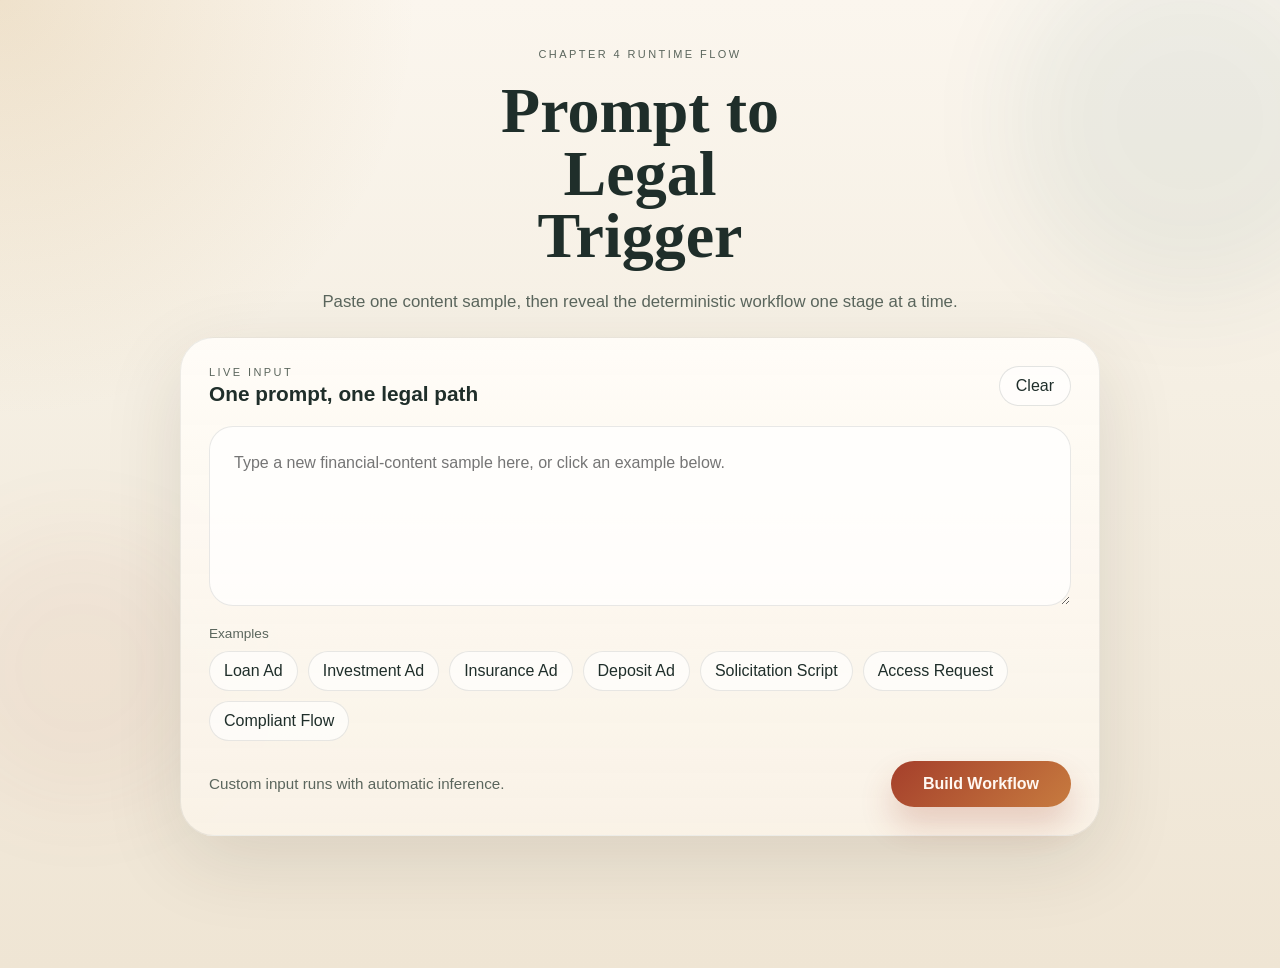
==== dashboard/ch4_runtime_flow/index.html @ cbfb02c9 "publish chapter 4 dashboards and runtime workflow" ====
<!doctype html>
<html lang="en">
  <head>
    <meta charset="UTF-8" />
    <meta name="viewport" content="width=device-width, initial-scale=1.0" />
    <title>Chapter 4 Runtime Flow</title>
    <link rel="stylesheet" href="./styles.css" />
  </head>
  <body>
    <div class="page-shell">
      <div class="ambient ambient-a"></div>
      <div class="ambient ambient-b"></div>

      <header class="hero">
        <p class="eyebrow">Chapter 4 Runtime Flow</p>
        <h1>Prompt to Legal Trigger</h1>
        <p class="subhead">
          Paste one content sample, then reveal the deterministic workflow one stage at a time.
        </p>

        <div class="composer-card">
          <div class="composer-head">
            <div>
              <p class="kicker">Live Input</p>
              <h2>One prompt, one legal path</h2>
            </div>
            <button id="clearBtn" class="ghost-btn" type="button">Clear</button>
          </div>

          <textarea
            id="promptInput"
            class="prompt-input"
            placeholder="Type a new financial-content sample here, or click an example below."
          ></textarea>

          <div class="example-strip">
            <div class="example-label">Examples</div>
            <div id="exampleChips" class="example-chips"></div>
          </div>

          <div class="composer-actions">
            <p id="profileHint" class="profile-hint">Custom input runs with automatic inference.</p>
            <button id="runBtn" class="run-btn" type="button">Build Workflow</button>
          </div>
        </div>
      </header>

      <main id="runtimeExperience" class="runtime-experience hidden">
        <section class="flow-rail">
          <div class="rail-line"></div>
          <div id="stageButtons" class="stage-buttons"></div>
        </section>

        <section class="stage-stack">
          <article id="stage-schema" class="stage-card"></article>
          <article id="stage-sir" class="stage-card locked"></article>
          <article id="stage-rules" class="stage-card locked"></article>
          <article id="stage-law" class="stage-card locked"></article>
          <article id="stage-result" class="stage-card locked"></article>
        </section>
      </main>

      <div id="statusBanner" class="status-banner hidden"></div>
    </div>

    <script src="./runtime-bundle.js"></script>
    <script src="./runtime-engine.js"></script>
    <script src="./app.js"></script>
  </body>
</html>
---- dashboard/ch4_runtime_flow/styles.css ----
:root {
  --bg: #f5efe3;
  --bg-deep: #e7dcc7;
  --card: rgba(255, 252, 246, 0.84);
  --card-strong: rgba(255, 249, 240, 0.95);
  --ink: #1f2e2a;
  --muted: #5b665d;
  --line: rgba(31, 46, 42, 0.14);
  --accent: #a53f2b;
  --accent-soft: rgba(165, 63, 43, 0.12);
  --teal: #285b59;
  --gold: #b88530;
  --danger: #7f2e1f;
  --success: #1f5d4b;
  --warning: #7c5a18;
  --shadow: 0 24px 80px rgba(52, 40, 23, 0.12);
  --radius-lg: 28px;
  --radius-md: 18px;
}

* {
  box-sizing: border-box;
}

body {
  margin: 0;
  min-height: 100vh;
  font-family: "Pretendard Variable", "Segoe UI", "Noto Sans KR", sans-serif;
  background:
    radial-gradient(circle at top left, rgba(184, 133, 48, 0.18), transparent 26%),
    linear-gradient(180deg, #fbf6ee 0%, var(--bg) 40%, #efe5d4 100%);
  color: var(--ink);
}

.page-shell {
  position: relative;
  min-height: 100vh;
  overflow-x: hidden;
  padding: 48px 24px 96px;
}

.ambient {
  position: absolute;
  border-radius: 999px;
  filter: blur(48px);
  opacity: 0.28;
  pointer-events: none;
}

.ambient-a {
  width: 360px;
  height: 360px;
  top: -60px;
  right: -90px;
  background: rgba(40, 91, 89, 0.24);
}

.ambient-b {
  width: 280px;
  height: 280px;
  left: -60px;
  bottom: 160px;
  background: rgba(165, 63, 43, 0.18);
}

.hero {
  position: relative;
  max-width: 1120px;
  margin: 0 auto 36px;
  display: grid;
  gap: 20px;
  justify-items: center;
  text-align: center;
}

.eyebrow,
.kicker {
  margin: 0;
  letter-spacing: 0.22em;
  text-transform: uppercase;
  font-size: 11px;
  color: var(--muted);
}

.hero h1 {
  margin: 0;
  font-family: "Nanum Myeongjo", "Georgia", serif;
  font-size: clamp(2.8rem, 5vw, 4.6rem);
  line-height: 0.98;
  max-width: 10ch;
}

.subhead {
  margin: 0;
  max-width: 720px;
  font-size: 1.05rem;
  line-height: 1.7;
  color: var(--muted);
}

.composer-card {
  width: min(920px, 100%);
  background: linear-gradient(180deg, rgba(255, 252, 247, 0.98), rgba(250, 243, 232, 0.9));
  border: 1px solid rgba(31, 46, 42, 0.08);
  border-radius: 34px;
  box-shadow: var(--shadow);
  padding: 28px;
  display: grid;
  gap: 20px;
  text-align: left;
}

.composer-head,
.composer-actions {
  display: flex;
  justify-content: space-between;
  align-items: center;
  gap: 12px;
}

.composer-head h2 {
  margin: 4px 0 0;
  font-size: 1.3rem;
}

.prompt-input {
  width: 100%;
  min-height: 180px;
  resize: vertical;
  border: 1px solid rgba(31, 46, 42, 0.1);
  border-radius: 24px;
  background: rgba(255, 255, 255, 0.72);
  padding: 22px 24px;
  font: inherit;
  font-size: 1rem;
  line-height: 1.7;
  color: var(--ink);
  outline: none;
  transition: border-color 180ms ease, transform 180ms ease, box-shadow 180ms ease;
}

.prompt-input:focus {
  border-color: rgba(40, 91, 89, 0.34);
  box-shadow: 0 0 0 6px rgba(40, 91, 89, 0.08);
}

.example-strip {
  display: grid;
  gap: 10px;
}

.example-label {
  font-size: 0.85rem;
  color: var(--muted);
}

.example-chips {
  display: flex;
  flex-wrap: wrap;
  gap: 10px;
}

.chip {
  border: 1px solid rgba(31, 46, 42, 0.1);
  background: rgba(255, 255, 255, 0.64);
  color: var(--ink);
  border-radius: 999px;
  padding: 10px 14px;
  font: inherit;
  cursor: pointer;
  transition: transform 160ms ease, background 160ms ease, border-color 160ms ease;
}

.chip:hover,
.chip.active {
  transform: translateY(-1px);
  border-color: rgba(165, 63, 43, 0.34);
  background: rgba(165, 63, 43, 0.08);
}

.profile-hint {
  margin: 0;
  color: var(--muted);
  font-size: 0.95rem;
}

.run-btn,
.reveal-btn,
.ghost-btn {
  font: inherit;
  border-radius: 999px;
  cursor: pointer;
}

.run-btn {
  border: 0;
  background: linear-gradient(135deg, var(--accent), #c77b3f);
  color: #fff8f2;
  padding: 14px 22px;
  min-width: 180px;
  font-weight: 700;
  box-shadow: 0 18px 32px rgba(165, 63, 43, 0.22);
}

.ghost-btn {
  border: 1px solid rgba(31, 46, 42, 0.12);
  background: rgba(255, 255, 255, 0.55);
  color: var(--ink);
  padding: 10px 16px;
}

.runtime-experience {
  max-width: 1120px;
  margin: 0 auto;
  display: grid;
  grid-template-columns: 240px minmax(0, 1fr);
  gap: 28px;
  align-items: start;
}

.hidden {
  display: none !important;
}

.flow-rail {
  position: sticky;
  top: 30px;
  background: rgba(255, 251, 244, 0.72);
  border: 1px solid rgba(31, 46, 42, 0.08);
  border-radius: 28px;
  padding: 26px 22px;
  box-shadow: 0 18px 44px rgba(40, 33, 22, 0.08);
}

.rail-line {
  position: absolute;
  top: 48px;
  bottom: 48px;
  left: 38px;
  width: 2px;
  background: linear-gradient(180deg, rgba(184, 133, 48, 0.4), rgba(40, 91, 89, 0.25));
}

.stage-buttons {
  position: relative;
  display: grid;
  gap: 16px;
}

.stage-nav-btn {
  display: grid;
  grid-template-columns: 34px 1fr;
  align-items: center;
  gap: 12px;
  border: 0;
  background: transparent;
  padding: 0;
  text-align: left;
  cursor: pointer;
  color: var(--ink);
}

.stage-nav-btn[disabled] {
  cursor: not-allowed;
  opacity: 0.52;
}

.stage-dot {
  width: 34px;
  height: 34px;
  border-radius: 50%;
  display: grid;
  place-items: center;
  font-size: 0.84rem;
  border: 1px solid rgba(31, 46, 42, 0.14);
  background: rgba(255, 255, 255, 0.8);
}

.stage-nav-btn.active .stage-dot,
.stage-nav-btn.unlocked .stage-dot {
  background: linear-gradient(135deg, rgba(40, 91, 89, 0.94), rgba(85, 130, 112, 0.88));
  color: white;
  border-color: transparent;
}

.stage-nav-btn.completed .stage-dot {
  background: linear-gradient(135deg, rgba(184, 133, 48, 0.92), rgba(205, 162, 87, 0.86));
  color: white;
  border-color: transparent;
}

.stage-nav-copy strong {
  display: block;
  font-size: 0.95rem;
}

.stage-nav-copy span {
  display: block;
  margin-top: 3px;
  font-size: 0.83rem;
  color: var(--muted);
  line-height: 1.45;
}

.stage-stack {
  display: grid;
  gap: 22px;
}

.stage-card {
  background: var(--card);
  border: 1px solid rgba(31, 46, 42, 0.08);
  border-radius: 30px;
  box-shadow: 0 20px 52px rgba(52, 40, 23, 0.08);
  padding: 28px;
  overflow: hidden;
  transition: transform 240ms ease, opacity 240ms ease;
}

.stage-card.locked {
  opacity: 0.4;
  pointer-events: none;
  filter: saturate(0.72);
}

.stage-card.active {
  border-color: rgba(165, 63, 43, 0.22);
  transform: translateY(-2px);
}

.stage-head {
  display: flex;
  justify-content: space-between;
  gap: 12px;
  align-items: start;
  margin-bottom: 18px;
}

.stage-number {
  width: 44px;
  height: 44px;
  border-radius: 14px;
  display: grid;
  place-items: center;
  background: linear-gradient(135deg, rgba(165, 63, 43, 0.12), rgba(184, 133, 48, 0.12));
  font-weight: 700;
}

.stage-title {
  display: grid;
  gap: 6px;
  flex: 1;
}

.stage-title h3 {
  margin: 0;
  font-size: 1.22rem;
}

.stage-title p {
  margin: 0;
  color: var(--muted);
  line-height: 1.6;
}

.json-panel {
  background: rgba(18, 31, 27, 0.95);
  color: #f5f0e3;
  border-radius: 22px;
  padding: 20px;
  overflow: auto;
  font-family: "IBM Plex Mono", "SFMono-Regular", monospace;
  font-size: 0.88rem;
  line-height: 1.65;
}

.field-groups,
.rule-list,
.citation-list {
  display: grid;
  gap: 16px;
}

.field-group {
  border: 1px solid rgba(31, 46, 42, 0.08);
  border-radius: 22px;
  padding: 18px;
  background: rgba(255, 255, 255, 0.58);
}

.field-group h4,
.rule-card h4,
.citation-card h4 {
  margin: 0 0 12px;
  font-size: 1rem;
}

.field-grid {
  display: grid;
  grid-template-columns: repeat(auto-fit, minmax(220px, 1fr));
  gap: 12px;
}

.field-chip {
  border-radius: 18px;
  padding: 14px;
  background: rgba(246, 242, 235, 0.96);
  border: 1px solid rgba(31, 46, 42, 0.07);
}

.field-chip strong,
.mini-label {
  display: block;
  font-size: 0.78rem;
  color: var(--muted);
  margin-bottom: 6px;
}

.status-pill,
.meta-pill {
  display: inline-flex;
  align-items: center;
  gap: 6px;
  border-radius: 999px;
  padding: 6px 10px;
  font-size: 0.8rem;
  font-weight: 700;
}

.status-present,
.result-compliant {
  background: rgba(31, 93, 75, 0.12);
  color: var(--success);
}

.status-missing,
.result-non_compliant {
  background: rgba(127, 46, 31, 0.12);
  color: var(--danger);
}

.status-uncertain,
.result-needs_human_review {
  background: rgba(124, 90, 24, 0.14);
  color: var(--warning);
}

.status-na,
.result-insufficient_scope {
  background: rgba(31, 46, 42, 0.09);
  color: var(--muted);
}

.rule-card,
.citation-card,
.result-card {
  border: 1px solid rgba(31, 46, 42, 0.08);
  border-radius: 24px;
  padding: 18px;
  background: rgba(255, 255, 255, 0.62);
}

.rule-meta,
.citation-meta,
.result-metrics {
  display: flex;
  flex-wrap: wrap;
  gap: 8px;
  margin: 10px 0 14px;
}

.rule-card p,
.citation-card p,
.result-card p {
  margin: 0;
  color: var(--muted);
  line-height: 1.65;
}

.source-span {
  margin-top: 14px !important;
  padding: 12px 14px;
  border-left: 3px solid rgba(184, 133, 48, 0.55);
  background: rgba(184, 133, 48, 0.08);
  color: var(--ink) !important;
}

.stage-footer {
  margin-top: 18px;
  display: flex;
  justify-content: flex-end;
}

.reveal-btn {
  border: 0;
  background: rgba(40, 91, 89, 0.12);
  color: var(--teal);
  padding: 12px 18px;
  font-weight: 700;
}

.result-card {
  display: grid;
  gap: 14px;
}

.result-banner {
  display: flex;
  align-items: center;
  justify-content: space-between;
  gap: 18px;
}

.result-banner h3 {
  margin: 0;
  font-size: clamp(1.8rem, 4vw, 2.6rem);
  font-family: "Nanum Myeongjo", "Georgia", serif;
}

.metric-block {
  min-width: 120px;
  padding: 14px 16px;
  border-radius: 18px;
  background: rgba(255, 255, 255, 0.68);
  border: 1px solid rgba(31, 46, 42, 0.08);
}

.metric-block strong {
  display: block;
  font-size: 1.3rem;
}

.metric-block span {
  color: var(--muted);
  font-size: 0.85rem;
}

.status-banner {
  position: fixed;
  left: 50%;
  bottom: 24px;
  transform: translateX(-50%);
  min-width: 320px;
  max-width: min(760px, calc(100vw - 32px));
  background: rgba(31, 46, 42, 0.92);
  color: #fff6ea;
  border-radius: 18px;
  padding: 14px 18px;
  box-shadow: 0 14px 40px rgba(18, 27, 24, 0.25);
  z-index: 20;
}

@media (max-width: 960px) {
  .runtime-experience {
    grid-template-columns: 1fr;
  }

  .flow-rail {
    position: relative;
    top: auto;
  }

  .rail-line {
    display: none;
  }

  .stage-buttons {
    grid-template-columns: repeat(auto-fit, minmax(180px, 1fr));
  }
}

@media (max-width: 640px) {
  .page-shell {
    padding: 28px 14px 72px;
  }

  .composer-card,
  .stage-card {
    padding: 20px;
    border-radius: 24px;
  }

  .composer-head,
  .composer-actions,
  .stage-head,
  .result-banner {
    flex-direction: column;
    align-items: stretch;
  }

  .run-btn {
    width: 100%;
  }
}
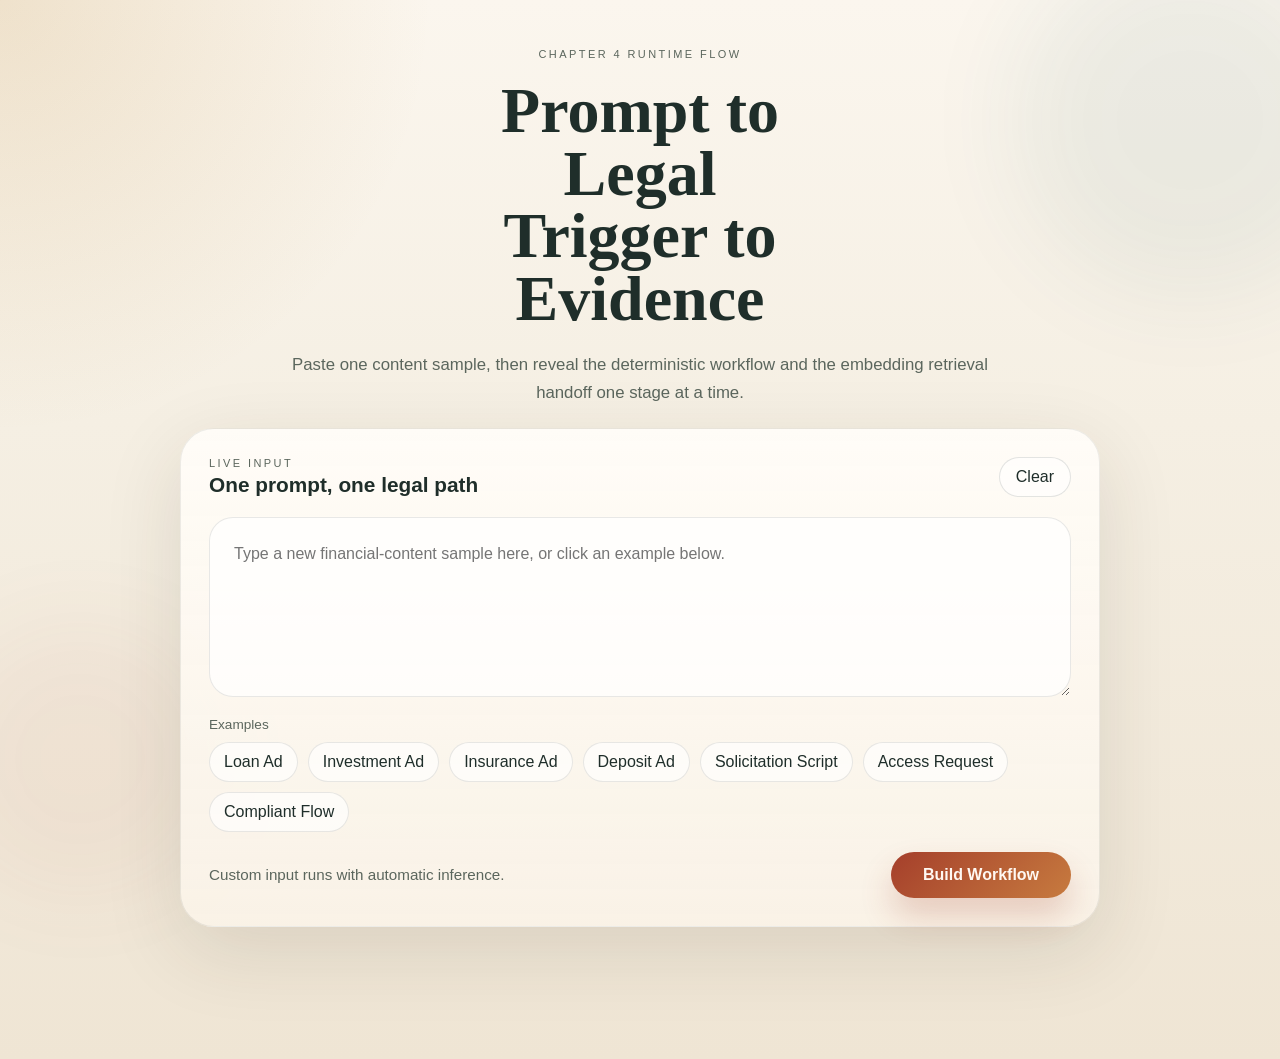
==== commit 8ef1aa58: "add embedding retrieval stage to chapter 4 dashboards" ====
--- a/dashboard/ch4_runtime_flow/index.html
+++ b/dashboard/ch4_runtime_flow/index.html
@@ -13,9 +13,9 @@
 
       <header class="hero">
         <p class="eyebrow">Chapter 4 Runtime Flow</p>
-        <h1>Prompt to Legal Trigger</h1>
+        <h1>Prompt to Legal Trigger to Evidence</h1>
         <p class="subhead">
-          Paste one content sample, then reveal the deterministic workflow one stage at a time.
+          Paste one content sample, then reveal the deterministic workflow and the embedding retrieval handoff one stage at a time.
         </p>
 
         <div class="composer-card">
@@ -56,6 +56,7 @@
           <article id="stage-sir" class="stage-card locked"></article>
           <article id="stage-rules" class="stage-card locked"></article>
           <article id="stage-law" class="stage-card locked"></article>
+          <article id="stage-embedding" class="stage-card locked"></article>
           <article id="stage-result" class="stage-card locked"></article>
         </section>
       </main>
--- a/dashboard/ch4_runtime_flow/styles.css
+++ b/dashboard/ch4_runtime_flow/styles.css
@@ -381,6 +381,11 @@
   gap: 16px;
 }
 
+.embedding-stage-grid {
+  display: grid;
+  gap: 18px;
+}
+
 .field-group {
   border: 1px solid rgba(31, 46, 42, 0.08);
   border-radius: 22px;
@@ -475,6 +480,35 @@
   margin: 0;
   color: var(--muted);
   line-height: 1.65;
+}
+
+.embedding-hero {
+  background:
+    radial-gradient(circle at top right, rgba(40, 91, 89, 0.18), transparent 34%),
+    linear-gradient(180deg, rgba(255, 252, 247, 0.92), rgba(243, 248, 247, 0.88));
+  border-color: rgba(40, 91, 89, 0.18);
+}
+
+.retrieval-item-card {
+  background:
+    linear-gradient(180deg, rgba(244, 249, 248, 0.96), rgba(255, 255, 255, 0.72));
+  border-color: rgba(40, 91, 89, 0.16);
+}
+
+.retrieval-query-card {
+  background:
+    linear-gradient(180deg, rgba(250, 244, 235, 0.98), rgba(255, 255, 255, 0.68));
+  border-color: rgba(184, 133, 48, 0.18);
+}
+
+.retrieval-query-note {
+  background:
+    linear-gradient(180deg, rgba(248, 242, 233, 0.96), rgba(255, 255, 255, 0.68));
+  border-color: rgba(184, 133, 48, 0.16);
+}
+
+.retrieval-support-list {
+  grid-template-columns: repeat(auto-fit, minmax(260px, 1fr));
 }
 
 .source-span {
@@ -592,4 +626,3 @@
     width: 100%;
   }
 }
-
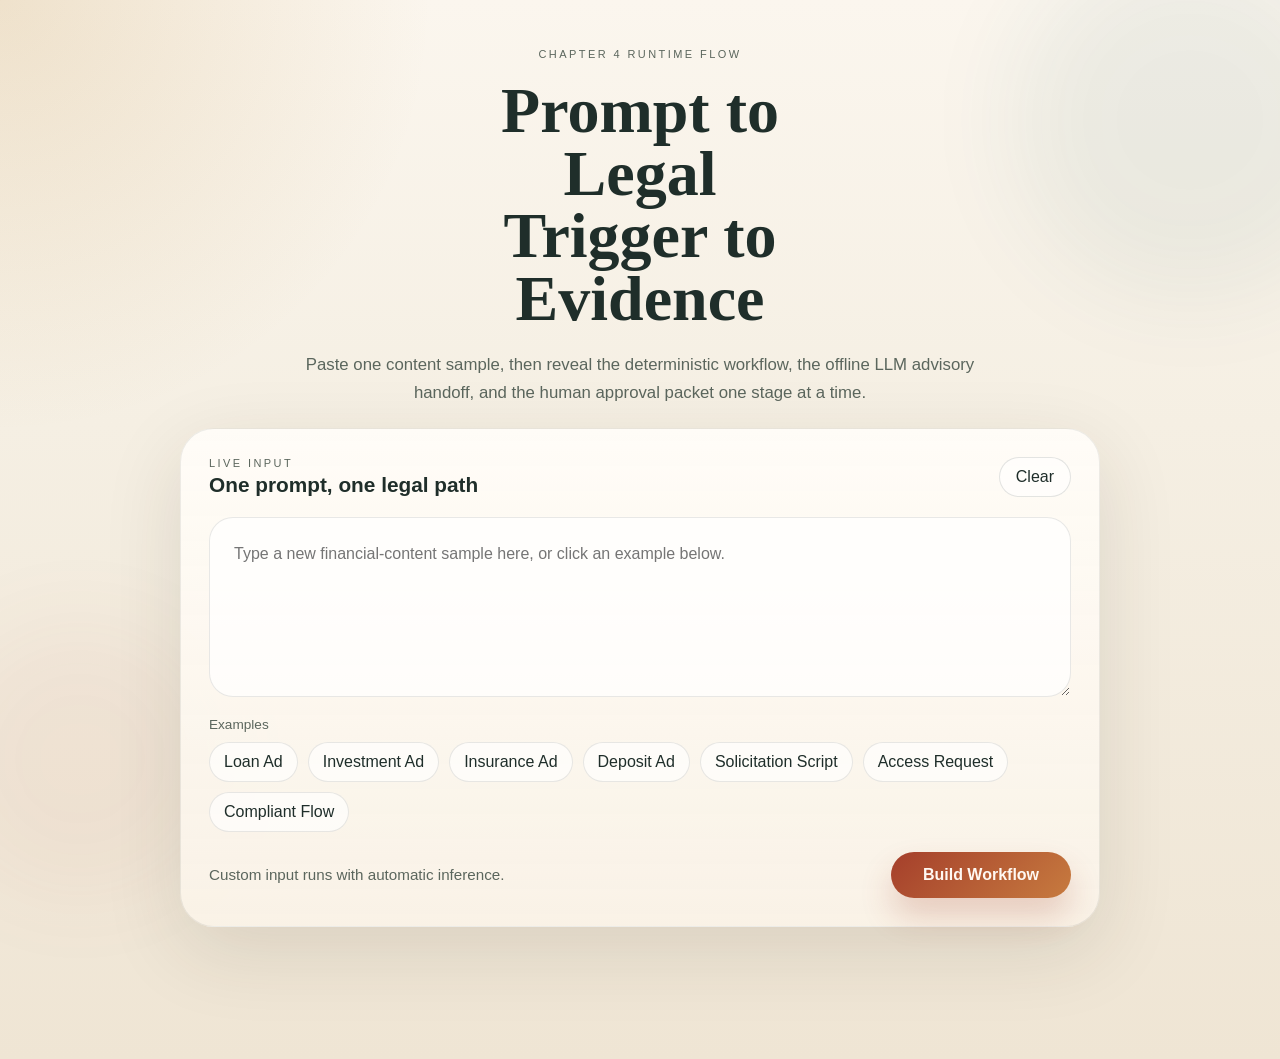
==== commit 2efcb031: "Publish chapter 4 dashboard demos" ====
--- a/dashboard/ch4_runtime_flow/index.html
+++ b/dashboard/ch4_runtime_flow/index.html
@@ -15,7 +15,7 @@
         <p class="eyebrow">Chapter 4 Runtime Flow</p>
         <h1>Prompt to Legal Trigger to Evidence</h1>
         <p class="subhead">
-          Paste one content sample, then reveal the deterministic workflow and the embedding retrieval handoff one stage at a time.
+          Paste one content sample, then reveal the deterministic workflow, the offline LLM advisory handoff, and the human approval packet one stage at a time.
         </p>
 
         <div class="composer-card">
@@ -56,8 +56,9 @@
           <article id="stage-sir" class="stage-card locked"></article>
           <article id="stage-rules" class="stage-card locked"></article>
           <article id="stage-law" class="stage-card locked"></article>
-          <article id="stage-embedding" class="stage-card locked"></article>
           <article id="stage-result" class="stage-card locked"></article>
+          <article id="stage-llm" class="stage-card locked"></article>
+          <article id="stage-human" class="stage-card locked"></article>
         </section>
       </main>
 
--- a/dashboard/ch4_runtime_flow/styles.css
+++ b/dashboard/ch4_runtime_flow/styles.css
@@ -381,9 +381,14 @@
   gap: 16px;
 }
 
-.embedding-stage-grid {
+.embedding-stage-grid,
+.advisory-grid {
   display: grid;
   gap: 18px;
+}
+
+.advisory-grid {
+  grid-template-columns: repeat(auto-fit, minmax(280px, 1fr));
 }
 
 .field-group {
@@ -482,6 +487,18 @@
   line-height: 1.65;
 }
 
+.advisory-card {
+  background:
+    linear-gradient(180deg, rgba(252, 247, 240, 0.96), rgba(255, 255, 255, 0.74));
+}
+
+.llm-hero {
+  background:
+    radial-gradient(circle at top right, rgba(165, 63, 43, 0.14), transparent 34%),
+    linear-gradient(180deg, rgba(255, 251, 245, 0.96), rgba(252, 246, 238, 0.88));
+  border-color: rgba(165, 63, 43, 0.16);
+}
+
 .embedding-hero {
   background:
     radial-gradient(circle at top right, rgba(40, 91, 89, 0.18), transparent 34%),
@@ -517,6 +534,71 @@
   border-left: 3px solid rgba(184, 133, 48, 0.55);
   background: rgba(184, 133, 48, 0.08);
   color: var(--ink) !important;
+}
+
+.suggested-prompt {
+  white-space: pre-wrap;
+  color: var(--ink) !important;
+}
+
+.action-list {
+  margin: 0;
+  padding-left: 18px;
+  color: var(--muted);
+  display: grid;
+  gap: 8px;
+}
+
+.action-row,
+.decision-row {
+  display: flex;
+  flex-wrap: wrap;
+  gap: 10px;
+  align-items: center;
+}
+
+.suggest-btn {
+  min-width: 220px;
+}
+
+.decision-btn {
+  border: 1px solid rgba(31, 46, 42, 0.1);
+  background: rgba(255, 255, 255, 0.82);
+  color: var(--ink);
+  border-radius: 999px;
+  padding: 10px 16px;
+  font: inherit;
+  cursor: pointer;
+  transition: transform 160ms ease, border-color 160ms ease, background 160ms ease;
+}
+
+.decision-btn:hover,
+.decision-btn.active {
+  transform: translateY(-1px);
+  border-color: rgba(40, 91, 89, 0.28);
+  background: rgba(40, 91, 89, 0.1);
+}
+
+.input-shell,
+.textarea-shell {
+  display: grid;
+  gap: 8px;
+}
+
+.input-shell input,
+.textarea-shell textarea {
+  width: 100%;
+  border: 1px solid rgba(31, 46, 42, 0.1);
+  border-radius: 18px;
+  background: rgba(255, 255, 255, 0.8);
+  padding: 14px 16px;
+  font: inherit;
+  color: var(--ink);
+}
+
+.textarea-shell textarea {
+  resize: vertical;
+  min-height: 136px;
 }
 
 .stage-footer {
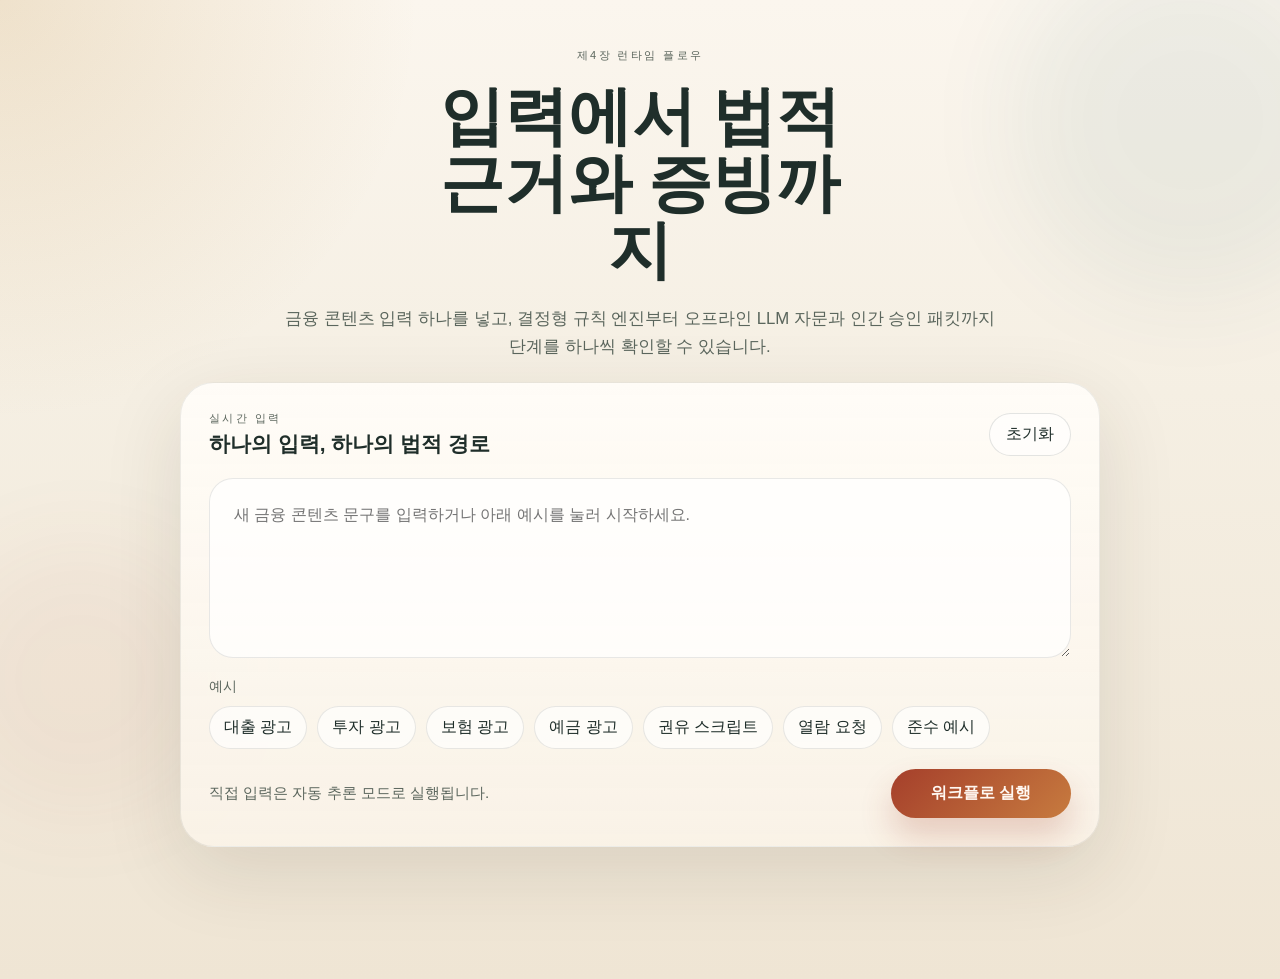
==== commit 62fd0274: "Localize runtime flow dashboard to Korean" ====
--- a/dashboard/ch4_runtime_flow/index.html
+++ b/dashboard/ch4_runtime_flow/index.html
@@ -1,9 +1,9 @@
 <!doctype html>
-<html lang="en">
+<html lang="ko">
   <head>
     <meta charset="UTF-8" />
     <meta name="viewport" content="width=device-width, initial-scale=1.0" />
-    <title>Chapter 4 Runtime Flow</title>
+    <title>제4장 런타임 플로우</title>
     <link rel="stylesheet" href="./styles.css" />
   </head>
   <body>
@@ -12,35 +12,35 @@
       <div class="ambient ambient-b"></div>
 
       <header class="hero">
-        <p class="eyebrow">Chapter 4 Runtime Flow</p>
-        <h1>Prompt to Legal Trigger to Evidence</h1>
+        <p class="eyebrow">제4장 런타임 플로우</p>
+        <h1>입력에서 법적<br />근거와 증빙까지</h1>
         <p class="subhead">
-          Paste one content sample, then reveal the deterministic workflow, the offline LLM advisory handoff, and the human approval packet one stage at a time.
+          금융 콘텐츠 입력 하나를 넣고, 결정형 규칙 엔진부터 오프라인 LLM 자문과 인간 승인 패킷까지 단계를 하나씩 확인할 수 있습니다.
         </p>
 
         <div class="composer-card">
           <div class="composer-head">
             <div>
-              <p class="kicker">Live Input</p>
-              <h2>One prompt, one legal path</h2>
+              <p class="kicker">실시간 입력</p>
+              <h2>하나의 입력, 하나의 법적 경로</h2>
             </div>
-            <button id="clearBtn" class="ghost-btn" type="button">Clear</button>
+            <button id="clearBtn" class="ghost-btn" type="button">초기화</button>
           </div>
 
           <textarea
             id="promptInput"
             class="prompt-input"
-            placeholder="Type a new financial-content sample here, or click an example below."
+            placeholder="새 금융 콘텐츠 문구를 입력하거나 아래 예시를 눌러 시작하세요."
           ></textarea>
 
           <div class="example-strip">
-            <div class="example-label">Examples</div>
+            <div class="example-label">예시</div>
             <div id="exampleChips" class="example-chips"></div>
           </div>
 
           <div class="composer-actions">
-            <p id="profileHint" class="profile-hint">Custom input runs with automatic inference.</p>
-            <button id="runBtn" class="run-btn" type="button">Build Workflow</button>
+            <p id="profileHint" class="profile-hint">직접 입력은 자동 추론 모드로 실행됩니다.</p>
+            <button id="runBtn" class="run-btn" type="button">워크플로 실행</button>
           </div>
         </div>
       </header>
--- a/dashboard/ch4_runtime_flow/styles.css
+++ b/dashboard/ch4_runtime_flow/styles.css
@@ -86,8 +86,8 @@
   margin: 0;
   font-family: "Nanum Myeongjo", "Georgia", serif;
   font-size: clamp(2.8rem, 5vw, 4.6rem);
-  line-height: 0.98;
-  max-width: 10ch;
+  line-height: 1.05;
+  max-width: 14ch;
 }
 
 .subhead {
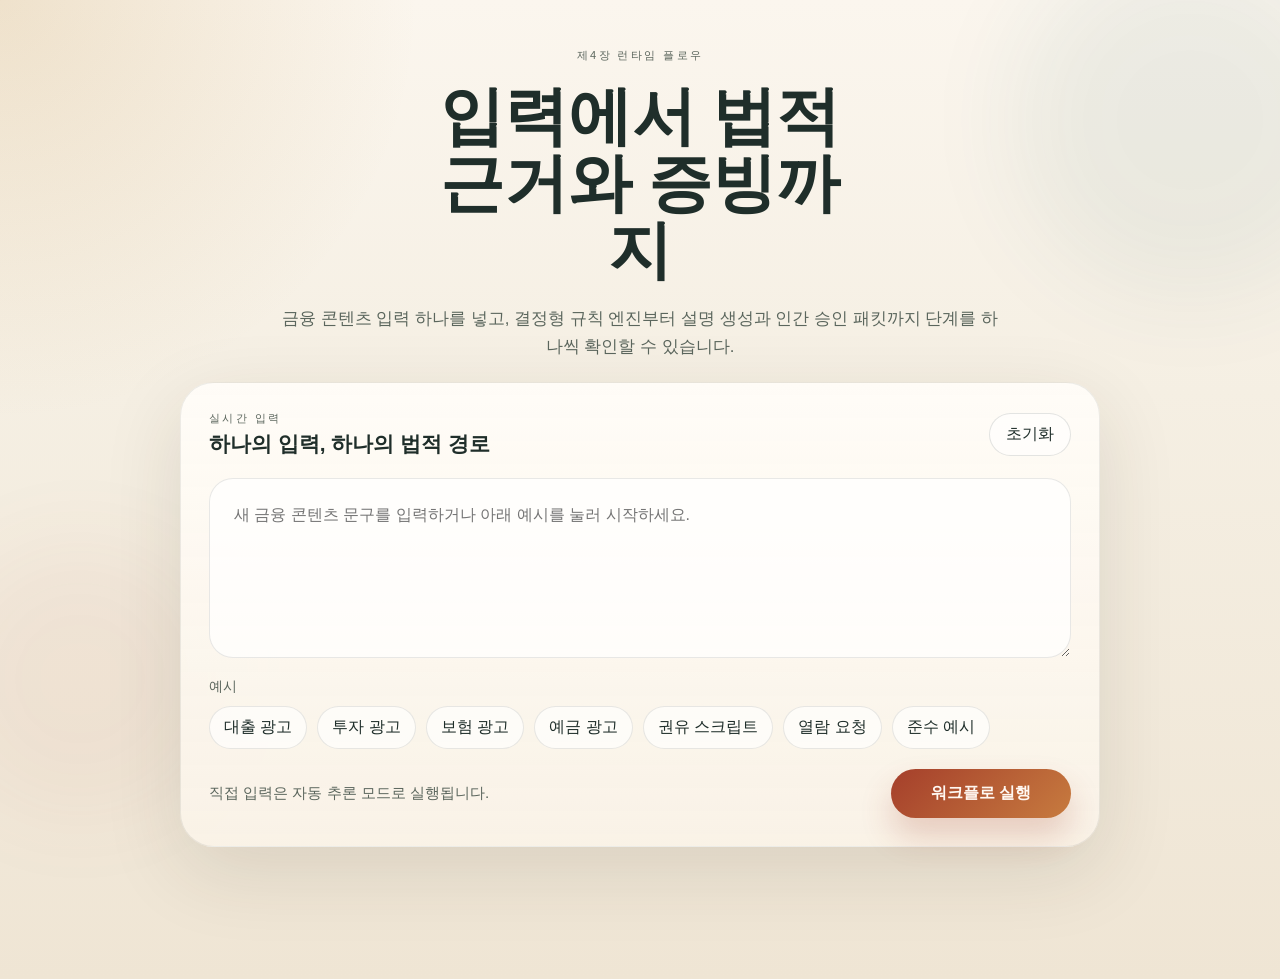
==== commit 47297df3: "Update Korean runtime dashboard advisory stage" ====
--- a/dashboard/ch4_runtime_flow/index.html
+++ b/dashboard/ch4_runtime_flow/index.html
@@ -15,7 +15,7 @@
         <p class="eyebrow">제4장 런타임 플로우</p>
         <h1>입력에서 법적<br />근거와 증빙까지</h1>
         <p class="subhead">
-          금융 콘텐츠 입력 하나를 넣고, 결정형 규칙 엔진부터 오프라인 LLM 자문과 인간 승인 패킷까지 단계를 하나씩 확인할 수 있습니다.
+          금융 콘텐츠 입력 하나를 넣고, 결정형 규칙 엔진부터 설명 생성과 인간 승인 패킷까지 단계를 하나씩 확인할 수 있습니다.
         </p>
 
         <div class="composer-card">
@@ -57,7 +57,7 @@
           <article id="stage-rules" class="stage-card locked"></article>
           <article id="stage-law" class="stage-card locked"></article>
           <article id="stage-result" class="stage-card locked"></article>
-          <article id="stage-llm" class="stage-card locked"></article>
+          <article id="stage-advisory" class="stage-card locked"></article>
           <article id="stage-human" class="stage-card locked"></article>
         </section>
       </main>
--- a/dashboard/ch4_runtime_flow/styles.css
+++ b/dashboard/ch4_runtime_flow/styles.css
@@ -492,7 +492,7 @@
     linear-gradient(180deg, rgba(252, 247, 240, 0.96), rgba(255, 255, 255, 0.74));
 }
 
-.llm-hero {
+.advisory-hero {
   background:
     radial-gradient(circle at top right, rgba(165, 63, 43, 0.14), transparent 34%),
     linear-gradient(180deg, rgba(255, 251, 245, 0.96), rgba(252, 246, 238, 0.88));
